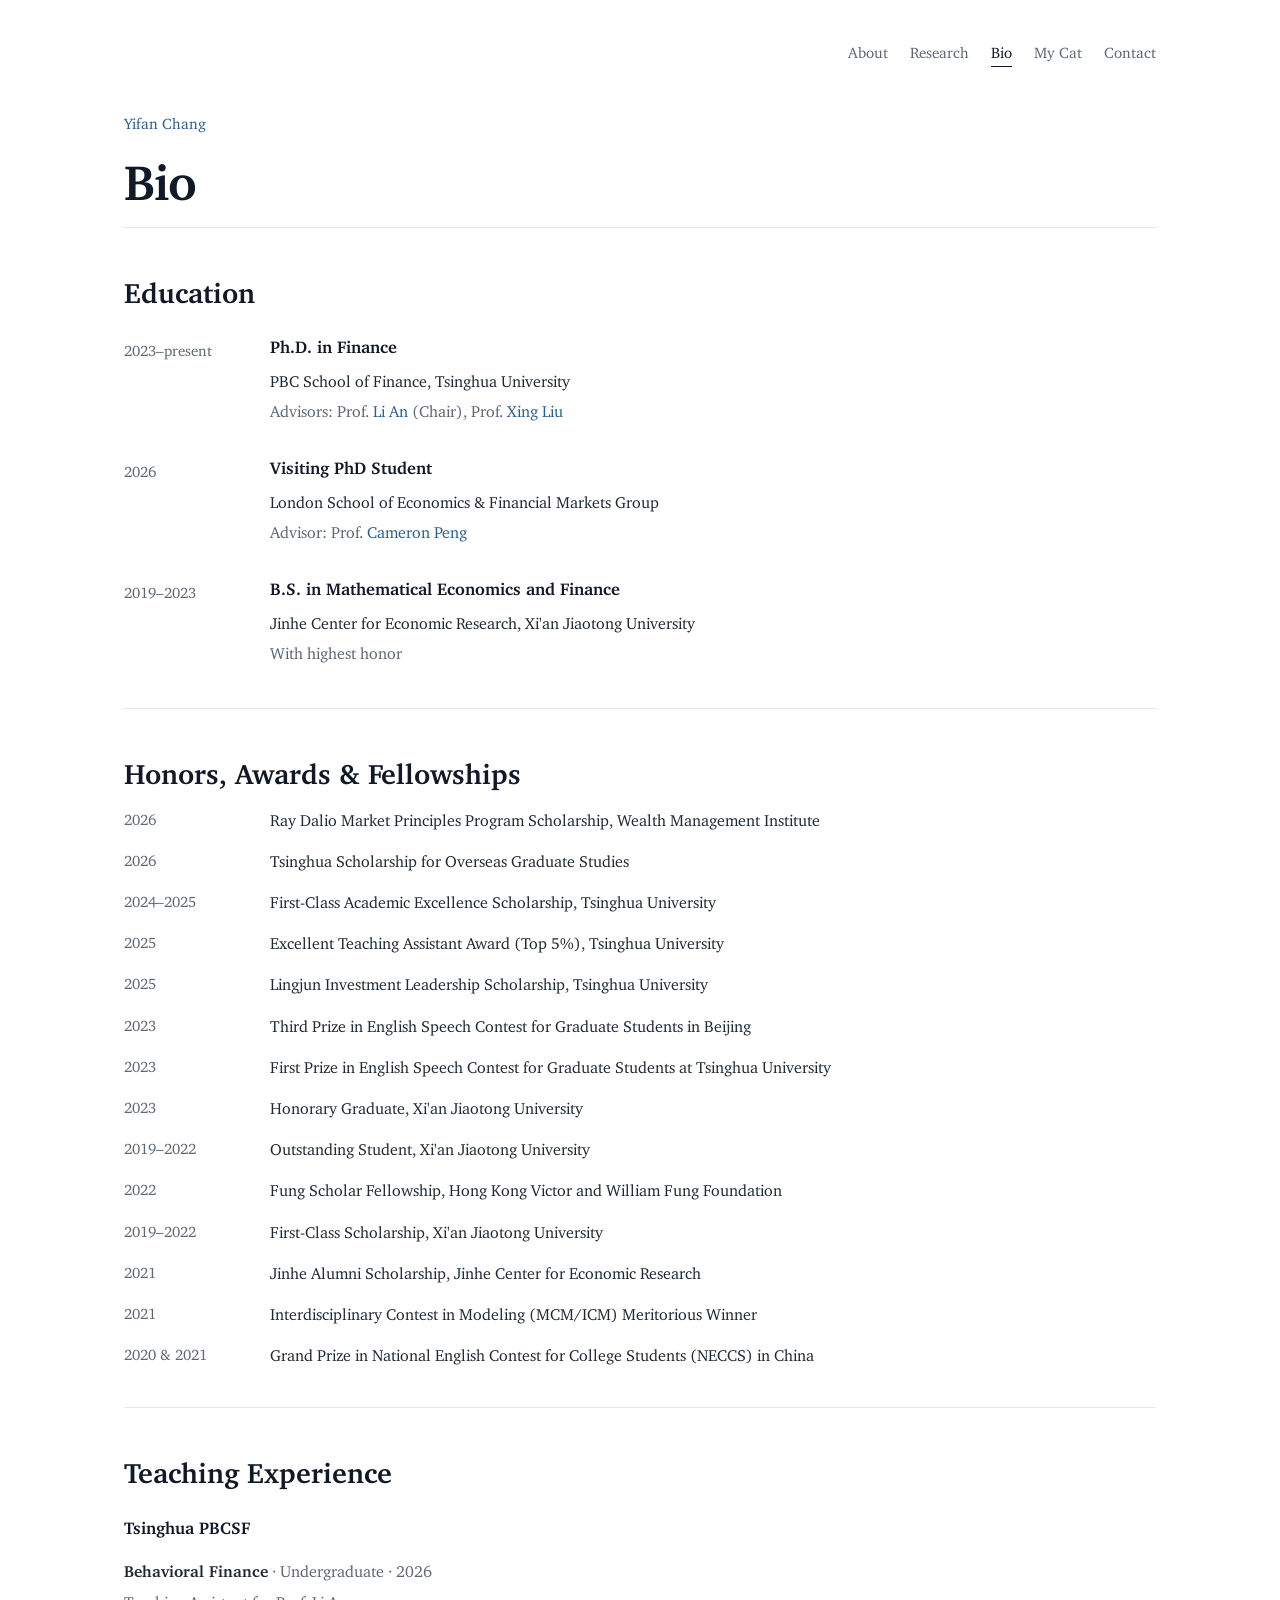
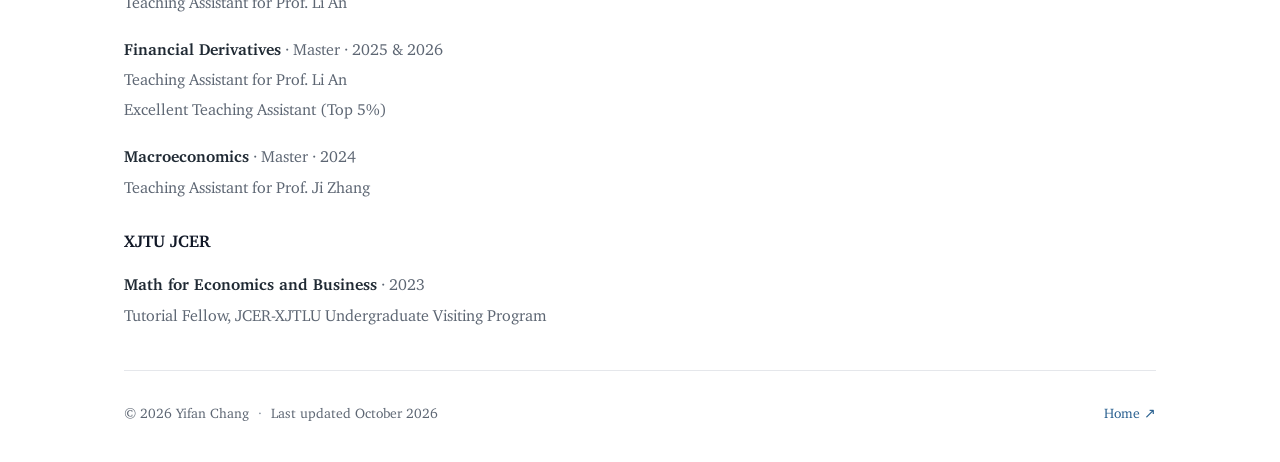
==== bio.html @ 125754d2 "Publish Yifan Chang personal academic website" ====
<!doctype html>
<html lang="en">
<head>
  <meta charset="utf-8">
  <meta name="viewport" content="width=device-width, initial-scale=1">
  <title>Bio — Yifan Chang</title>
  <meta name="description" content="Yifan Chang's education, honors, awards, fellowships, and teaching experience.">
  <meta name="author" content="Yifan Chang">
  <link rel="canonical" href="https://yifanchang13.github.io/tonyifanchang/bio.html">
  <meta name="theme-color" content="#ffffff">
  <link rel="icon" href="favicon.svg" type="image/svg+xml">
  <link rel="stylesheet" href="styles.css">
</head>
<body>
  <a class="skip-link" href="#main">Skip to content</a>
  <div class="container">
    <header class="site-header">
      <nav aria-label="Primary navigation">
        <a href="index.html#about">About</a>
        <a href="index.html#research">Research</a>
        <a href="bio.html" aria-current="page">Bio</a>
        <a href="my-cat.html">My Cat</a>
        <a href="index.html#contact">Contact</a>
      </nav>
    </header>
    <main id="main">
      <div class="page-heading">
        <a class="breadcrumb" href="index.html">Yifan Chang</a>
        <h1>Bio</h1>
      </div>

      <section aria-labelledby="education-heading">
        <h2 id="education-heading">Education</h2>
        <div class="education-entry">
          <p class="entry-date">2023–present</p>
          <div>
            <h3>Ph.D. in Finance</h3>
            <p>PBC School of Finance, Tsinghua University</p>
            <p class="muted">Advisors: Prof. <a href="https://sites.google.com/site/lianfinancesite/" target="_blank" rel="noopener noreferrer">Li An<span class="sr-only"> (opens in a new tab)</span></a> (Chair), Prof. <a href="https://www.xing-liu.com/" target="_blank" rel="noopener noreferrer">Xing Liu<span class="sr-only"> (opens in a new tab)</span></a></p>
          </div>
        </div>
        <div class="education-entry">
          <p class="entry-date">2026</p>
          <div>
            <h3>Visiting PhD Student</h3>
            <p>London School of Economics &amp; Financial Markets Group</p>
            <p class="muted">Advisor: Prof. <a href="https://sites.google.com/site/cameronpengresearch/" target="_blank" rel="noopener noreferrer">Cameron Peng<span class="sr-only"> (opens in a new tab)</span></a></p>
          </div>
        </div>
        <div class="education-entry">
          <p class="entry-date">2019–2023</p>
          <div>
            <h3>B.S. in Mathematical Economics and Finance</h3>
            <p>Jinhe Center for Economic Research, Xi'an Jiaotong University</p>
            <p class="muted">With highest honor</p>
          </div>
        </div>
      </section>

      <section aria-labelledby="honors-heading">
        <h2 id="honors-heading">Honors, Awards &amp; Fellowships</h2>
        <dl class="honors-list">
          <div><dt>2026</dt><dd>Ray Dalio Market Principles Program Scholarship, Wealth Management Institute</dd></div>
          <div><dt>2026</dt><dd>Tsinghua Scholarship for Overseas Graduate Studies</dd></div>
          <div><dt>2024–2025</dt><dd>First-Class Academic Excellence Scholarship, Tsinghua University</dd></div>
          <div><dt>2025</dt><dd>Excellent Teaching Assistant Award (Top 5%), Tsinghua University</dd></div>
          <div><dt>2025</dt><dd>Lingjun Investment Leadership Scholarship, Tsinghua University</dd></div>
          <div><dt>2023</dt><dd>Third Prize in English Speech Contest for Graduate Students in Beijing</dd></div>
          <div><dt>2023</dt><dd>First Prize in English Speech Contest for Graduate Students at Tsinghua University</dd></div>
          <div><dt>2023</dt><dd>Honorary Graduate, Xi'an Jiaotong University</dd></div>
          <div><dt>2019–2022</dt><dd>Outstanding Student, Xi'an Jiaotong University</dd></div>
          <div><dt>2022</dt><dd>Fung Scholar Fellowship, Hong Kong Victor and William Fung Foundation</dd></div>
          <div><dt>2019–2022</dt><dd>First-Class Scholarship, Xi'an Jiaotong University</dd></div>
          <div><dt>2021</dt><dd>Jinhe Alumni Scholarship, Jinhe Center for Economic Research</dd></div>
          <div><dt>2021</dt><dd>Interdisciplinary Contest in Modeling (MCM/ICM) Meritorious Winner</dd></div>
          <div><dt>2020 &amp; 2021</dt><dd>Grand Prize in National English Contest for College Students (NECCS) in China</dd></div>
        </dl>
      </section>

      <section aria-labelledby="teaching-heading">
        <h2 id="teaching-heading">Teaching Experience</h2>
        <h3 class="institution-heading">Tsinghua PBCSF</h3>
        <div class="teaching-entry">
          <p><strong>Behavioral Finance</strong> <span class="muted">· Undergraduate · 2026</span></p>
          <p class="muted">Teaching Assistant for Prof. Li An</p>
        </div>
        <div class="teaching-entry">
          <p><strong>Financial Derivatives</strong> <span class="muted">· Master · 2025 &amp; 2026</span></p>
          <p class="muted">Teaching Assistant for Prof. Li An</p>
          <p class="muted">Excellent Teaching Assistant (Top 5%)</p>
        </div>
        <div class="teaching-entry">
          <p><strong>Macroeconomics</strong> <span class="muted">· Master · 2024</span></p>
          <p class="muted">Teaching Assistant for Prof. Ji Zhang</p>
        </div>
        <h3 class="institution-heading">XJTU JCER</h3>
        <div class="teaching-entry">
          <p><strong>Math for Economics and Business</strong> <span class="muted">· 2023</span></p>
          <p class="muted">Tutorial Fellow, JCER-XJTLU Undergraduate Visiting Program</p>
        </div>
      </section>
    </main>
    <footer class="site-footer">
      <p>© 2026 Yifan Chang <span class="separator" aria-hidden="true">·</span> Last updated October 2026</p>
      <a href="index.html">Home <span aria-hidden="true">↗</span></a>
    </footer>
  </div>
</body>
</html>
---- styles.css ----
@font-face {
  font-family: "Charter";
  src: url("charter_regular.woff2") format("woff2");
  font-style: normal;
  font-weight: 400;
  font-display: swap;
}

@font-face {
  font-family: "Charter";
  src: url("charter_bold.woff2") format("woff2");
  font-style: normal;
  font-weight: 700;
  font-display: swap;
}

@font-face {
  font-family: "Charter";
  src: url("charter_italic.woff2") format("woff2");
  font-style: italic;
  font-weight: 400;
  font-display: swap;
}

@font-face {
  font-family: "Charter";
  src: url("charter_bold_italic.woff2") format("woff2");
  font-style: italic;
  font-weight: 700;
  font-display: swap;
}

:root {
  color-scheme: light;
  --font-family: "Charter", "Bitstream Charter", Georgia, serif;
  --text: #1f2933;
  --heading: #111827;
  --muted: #5d6673;
  --line: #e5e7eb;
  --link: #285f8f;
  --link-hover: #173f63;
  --tag-bg: #eef4f8;
}

* { box-sizing: border-box; }
html { scroll-behavior: smooth; }
body {
  margin: 0;
  background: #fff;
  color: var(--text);
  font-family: var(--font-family);
  font-size: 16px;
  line-height: 1.7;
  -webkit-font-smoothing: antialiased;
}
a { color: var(--link); text-decoration: none; text-underline-offset: 3px; }
a:hover { color: var(--link-hover); text-decoration: underline; }
a:focus-visible { outline: 2px solid var(--link); outline-offset: 5px; border-radius: 2px; }
img { display: block; max-width: 100%; height: auto; }
.container { max-width: 1080px; padding: 0 24px; margin-inline: auto; }
main p, main dd, main address { text-align: justify; text-justify: inter-word; }
.site-header { padding: 32px 0 28px; }
.site-header nav { display: flex; flex-wrap: wrap; justify-content: flex-end; gap: 8px 22px; }
.site-header nav a { color: var(--muted); font-size: .95rem; font-weight: 500; padding: 4px 0; }
.site-header nav a:hover, .site-header nav a[aria-current="page"] { color: var(--heading); text-decoration: none; }
.site-header nav a[aria-current="page"] { box-shadow: 0 1px 0 currentColor; }

h1, h2 { color: var(--heading); font-family: inherit; font-weight: 600; }
h1 { margin: 0 0 18px; font-size: 3.1rem; line-height: 1.08; letter-spacing: -.025em; }
h2 { margin: 0 0 18px; font-size: 1.75rem; line-height: 1.2; }
h3 { margin: 0 0 8px; color: var(--heading); font-size: 1.06rem; font-weight: 600; line-height: 1.45; }
section { padding: 42px 0; border-bottom: 1px solid var(--line); scroll-margin-top: 24px; }
section:last-of-type { border-bottom: 0; }
.hero { display: grid; grid-template-columns: minmax(0, 1fr) 200px; align-items: center; gap: 48px; padding: 16px 0 54px; }
.title, .affiliation { margin: 0; }
.title { font-size: 1.08rem; font-weight: 600; }
.affiliation { margin-top: 4px; }
.bio { margin: 18px 0 0; color: var(--muted); }
.profile-links { margin: 18px 0 0; }
.separator { color: #87929f; margin-inline: 8px; }
.hero-photo { justify-self: end; }
.hero-photo img { width: 200px; border-radius: 3px; }
.section-intro { margin: 0 0 18px; }
.tags { display: flex; flex-wrap: wrap; gap: 8px; margin: 20px 0 0; padding: 0; list-style: none; }
.tags li { background: var(--tag-bg); color: #2d536c; border-radius: 3px; padding: 5px 10px; font-size: .92rem; }
.paper p { margin: 8px 0; }
.authors, .paper-status, .presentations, .muted { color: var(--muted); }
.presentations strong { font-weight: 600; }
.abstract { margin-top: 20px; }
.abstract p { margin: 14px 0; }
.abstract p:last-child { margin-bottom: 0; }
.contact-grid { display: grid; grid-template-columns: 1fr 1fr; gap: 24px; }
address { font-style: normal; }
.contact-links { min-width: 0; }
.contact-links p { margin: 0 0 4px; overflow-wrap: anywhere; }
.site-footer { display: flex; flex-wrap: wrap; align-items: baseline; justify-content: space-between; gap: 12px 24px; border-top: 1px solid var(--line); color: var(--muted); font-size: .86rem; padding: 28px 0 40px; }
.site-footer p { margin: 0; }
.site-footer .separator { margin-inline: 5px; }
.site-footer > a { white-space: nowrap; }

.page-heading { padding: 12px 0 30px; border-bottom: 1px solid var(--line); }
.page-heading h1 { margin: 10px 0 0; }
.breadcrumb { font-size: .95rem; }
.education-entry { display: grid; grid-template-columns: 128px minmax(0, 1fr); gap: 18px; margin-top: 28px; }
.education-entry p { margin: 3px 0; }
.entry-date { color: var(--muted); font-size: .94rem; font-variant-numeric: tabular-nums; }
.honors-list { margin: 0; }
.honors-list > div { display: grid; grid-template-columns: 128px minmax(0, 1fr); gap: 18px; margin-top: 14px; }
.honors-list dt { color: var(--muted); font-size: .94rem; font-variant-numeric: tabular-nums; }
.honors-list dd { margin: 0; }
.institution-heading { margin: 28px 0 18px; }
.teaching-entry { margin: 0 0 20px; }
.teaching-entry:last-child { margin-bottom: 0; }
.teaching-entry p { margin: 3px 0; }
.teaching-entry strong { font-weight: 600; }
.cat-gallery { display: grid; grid-template-columns: repeat(2, minmax(0, 1fr)); align-items: start; gap: 24px; padding: 36px 0 42px; }
.cat-gallery a { display: block; border-radius: 3px; }
.cat-gallery img { width: 100%; border-radius: 3px; }

.skip-link { position: fixed; z-index: 10; top: 10px; left: 10px; padding: 8px 14px; background: #fff; transform: translateY(-160%); border: 1px solid var(--link); }
.skip-link:focus { transform: translateY(0); }
.sr-only { position: absolute; width: 1px; height: 1px; padding: 0; margin: -1px; overflow: hidden; clip-path: inset(50%); white-space: nowrap; border: 0; }

@media (max-width: 720px) {
  .container { padding-inline: 20px; }
  .site-header { padding: 24px 0 18px; }
  .site-header nav { justify-content: flex-start; gap: 6px 18px; }
  .hero { grid-template-columns: 1fr; gap: 24px; padding: 10px 0 38px; }
  .hero-photo { justify-self: start; order: -1; }
  .hero-photo img { width: 148px; }
  h1 { font-size: 2.45rem; }
  section { padding: 34px 0; }
  .contact-grid { grid-template-columns: 1fr; gap: 20px; }
  .site-footer { display: block; padding: 24px 0 32px; }
  .site-footer > a { display: inline-block; margin-top: 12px; }
  .education-entry, .honors-list > div { grid-template-columns: 108px minmax(0, 1fr); gap: 12px; }
}

@media (max-width: 480px) {
  .education-entry { grid-template-columns: 1fr; gap: 5px; }
  .honors-list > div { grid-template-columns: 1fr; gap: 1px; margin-top: 20px; }
  .cat-gallery { grid-template-columns: 1fr; gap: 20px; padding-top: 28px; }
  .site-footer p { max-width: 260px; }
}

@media (prefers-reduced-motion: reduce) {
  html { scroll-behavior: auto; }
}

@media print {
  .site-header, .skip-link, .site-footer > a { display: none; }
  .container { max-width: none; padding: 0; }
  body { font-size: 11pt; }
  .hero { padding-top: 0; }
  section { padding: 22px 0; }
  a { color: inherit; }
  .education-entry, .teaching-entry, .honors-list > div { break-inside: avoid; }
}
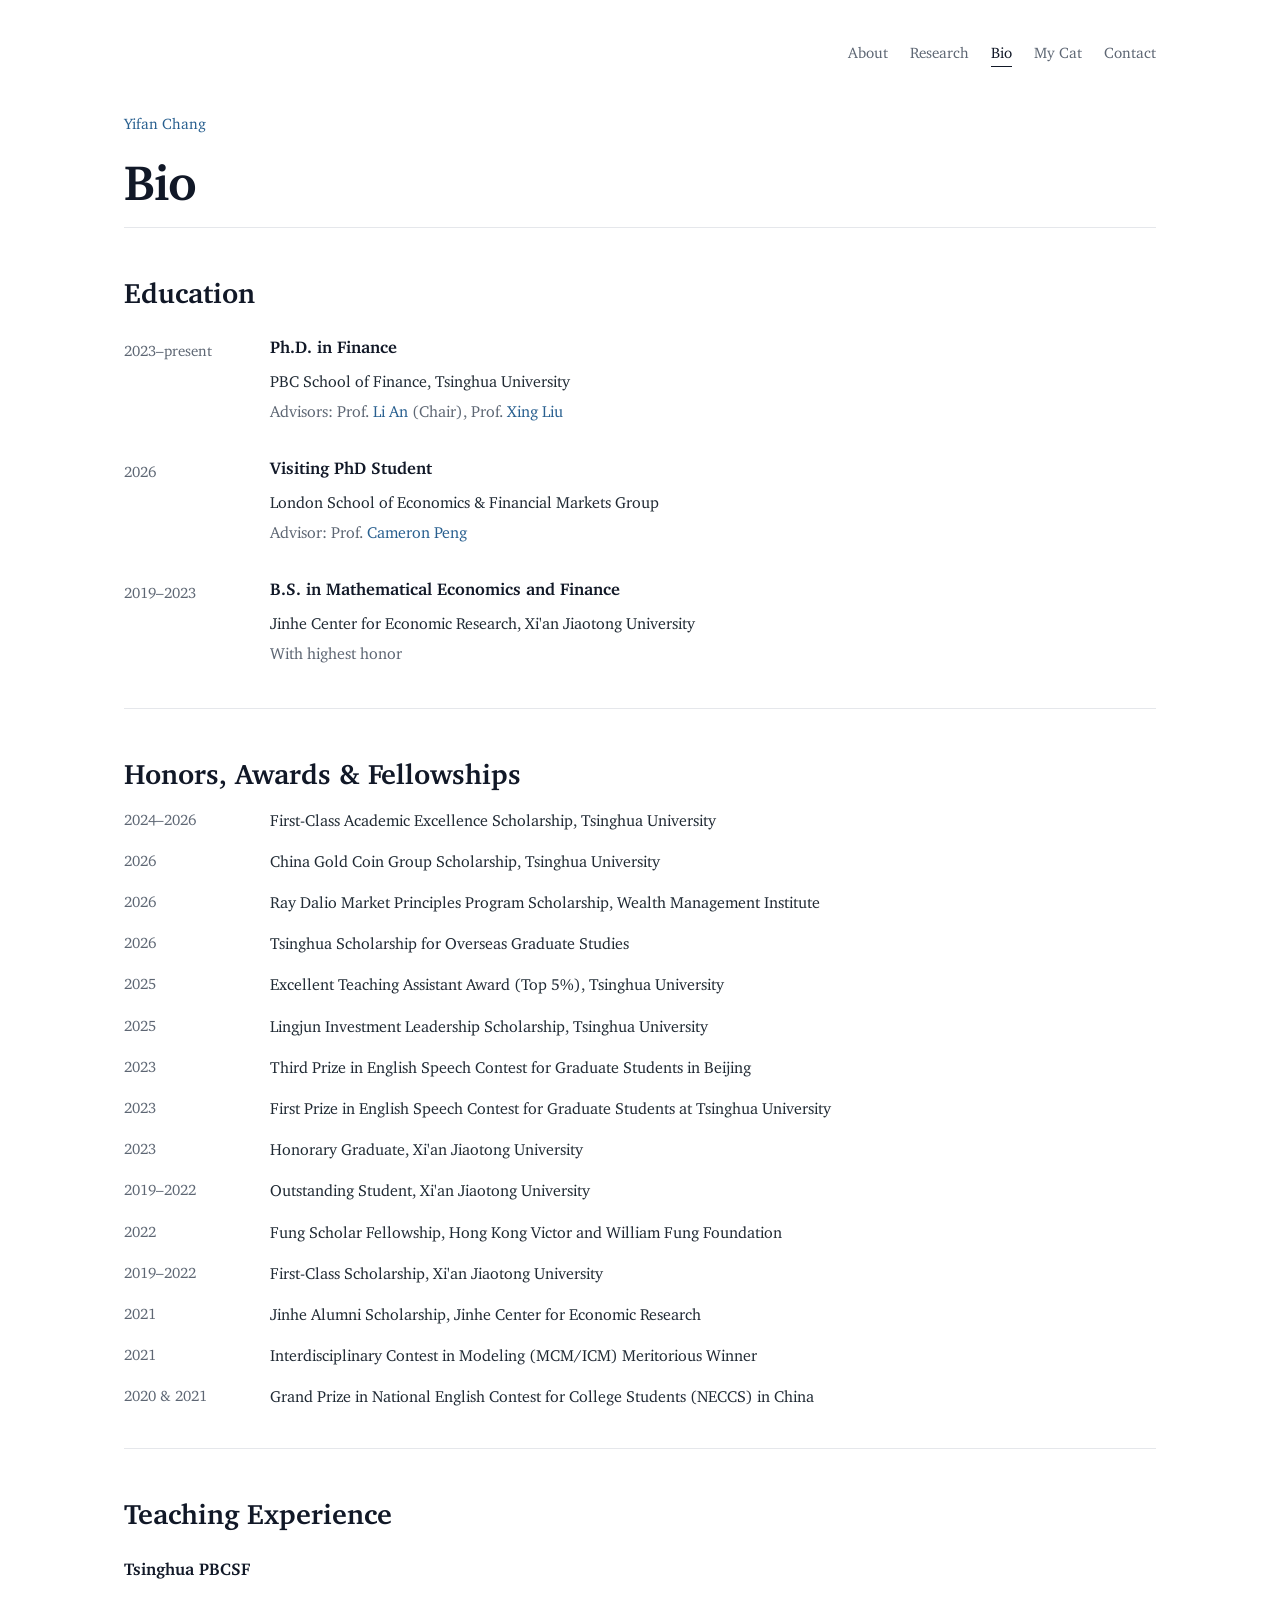
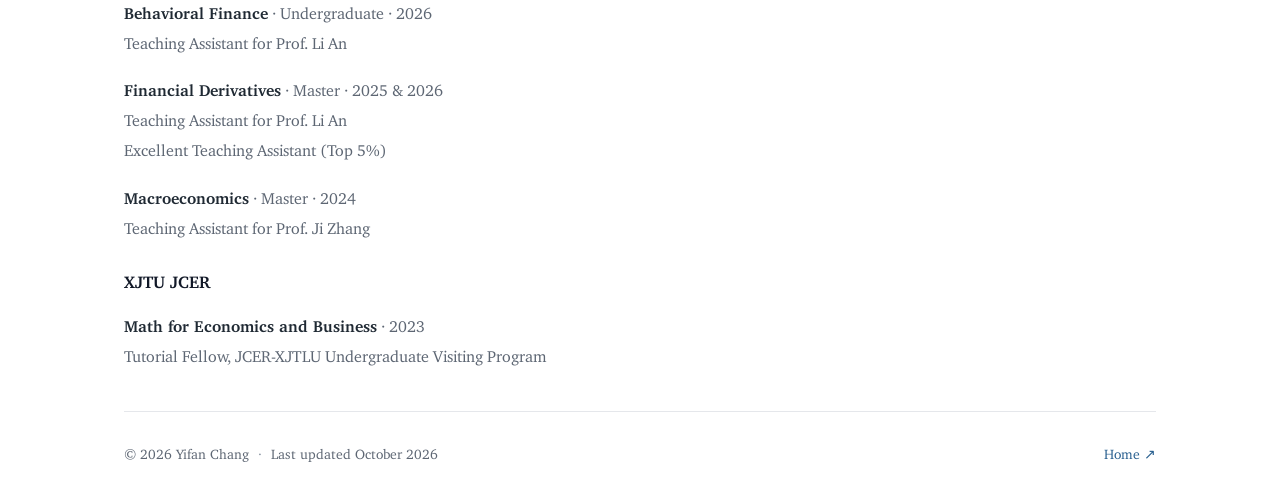
==== commit 8f46876d: "Update bio.html" ====
--- a/bio.html
+++ b/bio.html
@@ -60,9 +60,10 @@
       <section aria-labelledby="honors-heading">
         <h2 id="honors-heading">Honors, Awards &amp; Fellowships</h2>
         <dl class="honors-list">
+          <div><dt>2024–2026</dt><dd>First-Class Academic Excellence Scholarship, Tsinghua University</dd></div>
+          <div><dt>2026</dt><dd>China Gold Coin Group Scholarship, Tsinghua University</dd></div>
           <div><dt>2026</dt><dd>Ray Dalio Market Principles Program Scholarship, Wealth Management Institute</dd></div>
-          <div><dt>2026</dt><dd>Tsinghua Scholarship for Overseas Graduate Studies</dd></div>
-          <div><dt>2024–2025</dt><dd>First-Class Academic Excellence Scholarship, Tsinghua University</dd></div>
+          <div><dt>2026</dt><dd>Tsinghua Scholarship for Overseas Graduate Studies</dd></div>         
           <div><dt>2025</dt><dd>Excellent Teaching Assistant Award (Top 5%), Tsinghua University</dd></div>
           <div><dt>2025</dt><dd>Lingjun Investment Leadership Scholarship, Tsinghua University</dd></div>
           <div><dt>2023</dt><dd>Third Prize in English Speech Contest for Graduate Students in Beijing</dd></div>
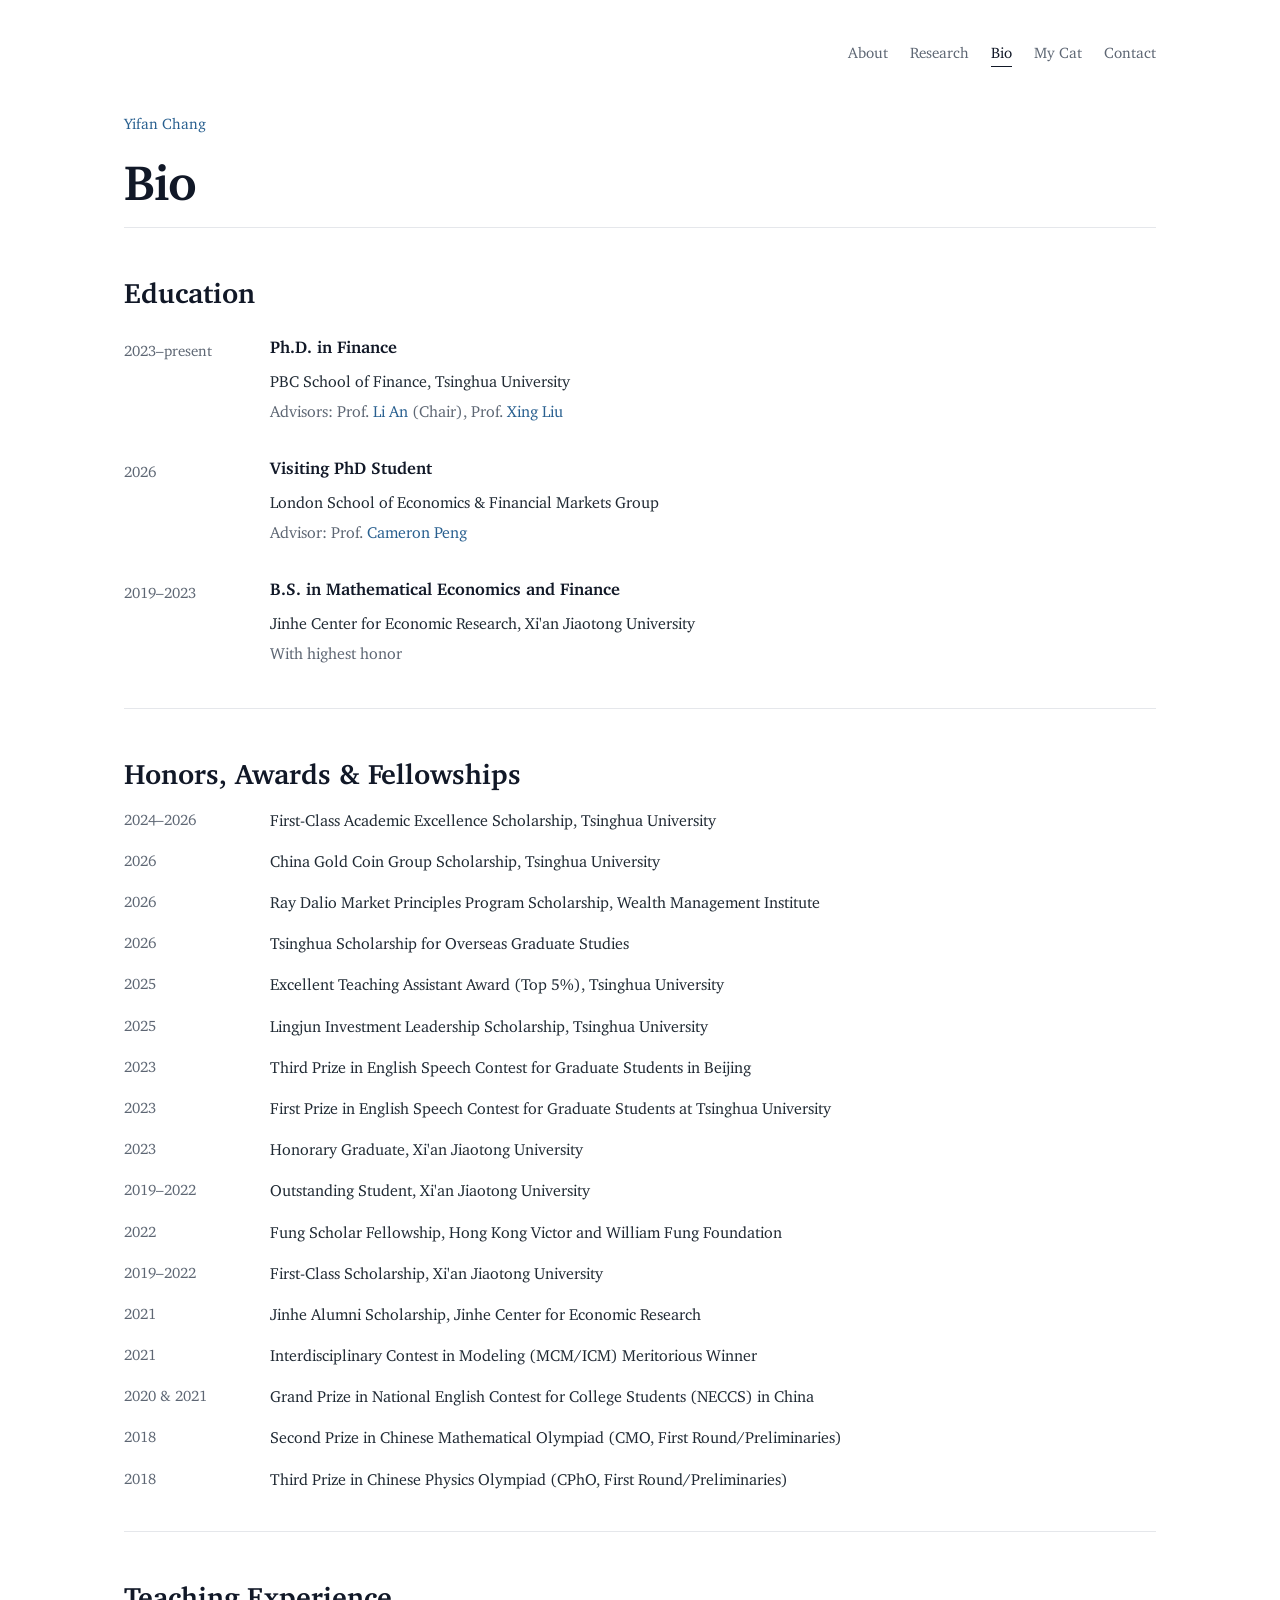
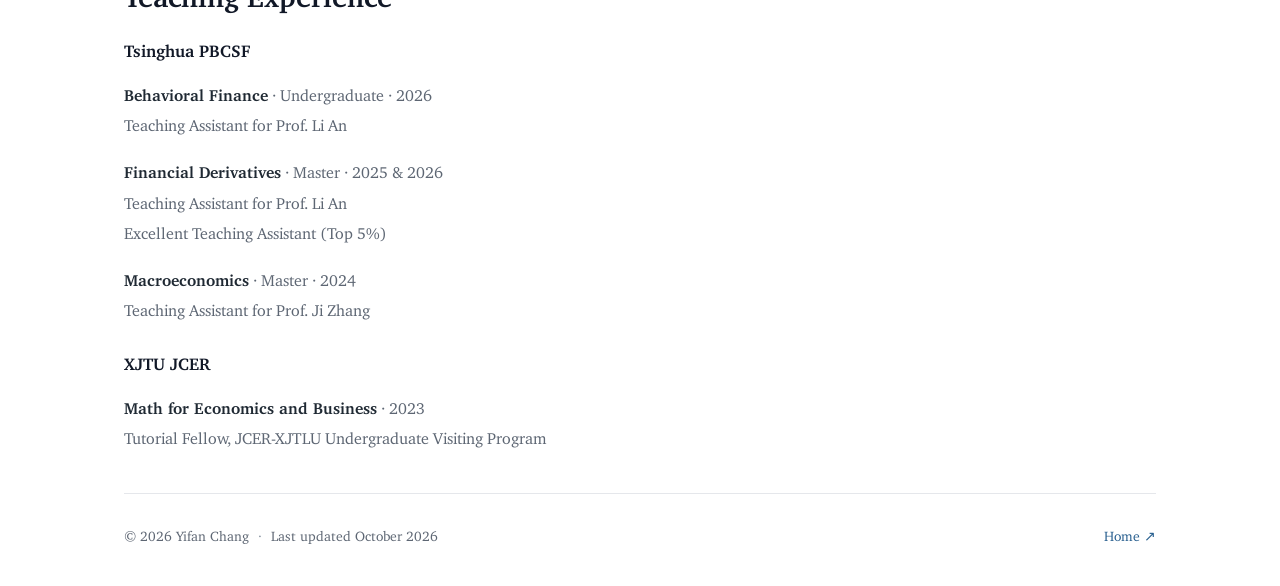
==== commit f446e9e8: "Update bio.html" ====
--- a/bio.html
+++ b/bio.html
@@ -75,6 +75,8 @@
           <div><dt>2021</dt><dd>Jinhe Alumni Scholarship, Jinhe Center for Economic Research</dd></div>
           <div><dt>2021</dt><dd>Interdisciplinary Contest in Modeling (MCM/ICM) Meritorious Winner</dd></div>
           <div><dt>2020 &amp; 2021</dt><dd>Grand Prize in National English Contest for College Students (NECCS) in China</dd></div>
+          <div><dt>2018</dt><dd>Second Prize in Chinese Mathematical Olympiad (CMO, First Round/Preliminaries)</dd></div>
+          <div><dt>2018</dt><dd>Third Prize in Chinese Physics Olympiad (CPhO, First Round/Preliminaries)</dd></div>
         </dl>
       </section>
 
